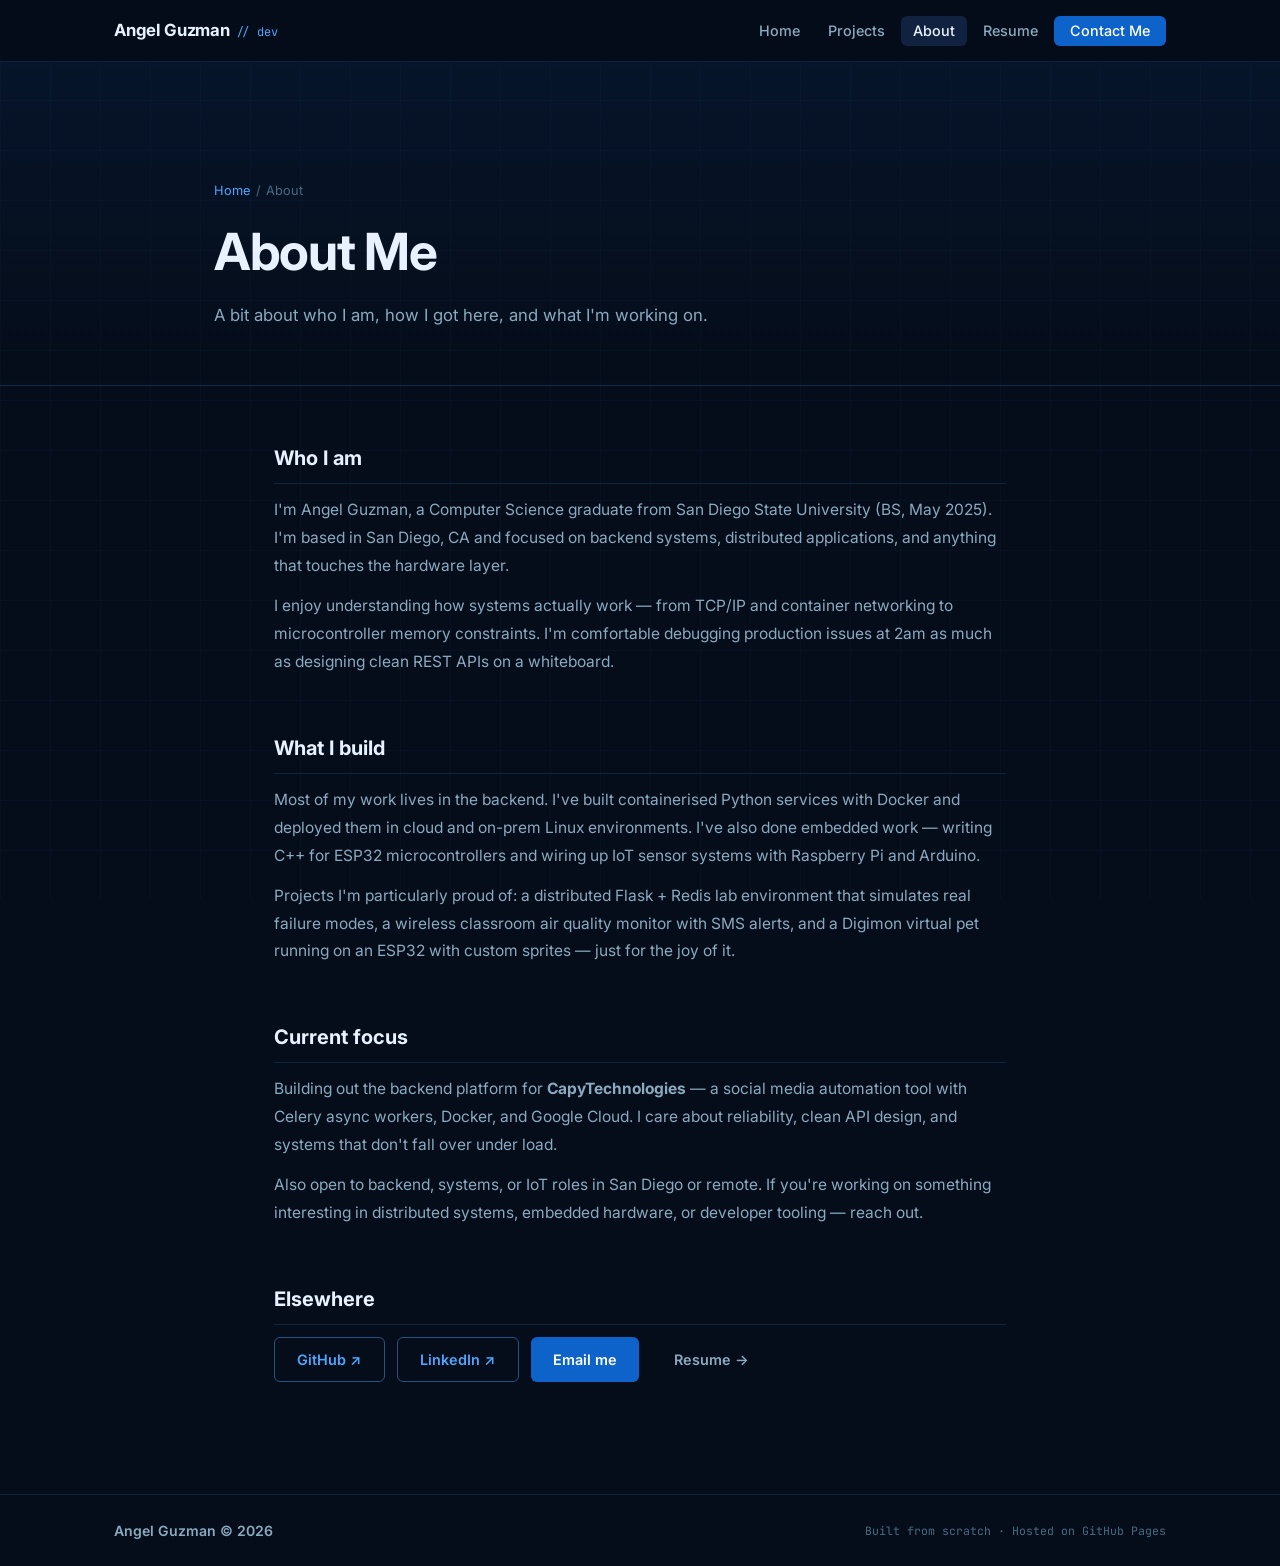
==== pages/about.html @ 9afd9c80 "remade added projects" ====
<!DOCTYPE html>
<html lang="en">
<head>
  <meta charset="UTF-8">
  <meta name="viewport" content="width=device-width, initial-scale=1.0">
  <meta name="description" content="About Angel Guzman – CS graduate, backend & systems developer in San Diego, CA.">
  <title>About – Angel Guzman</title>
  <link rel="icon" type="image/svg+xml" href="../favicon.svg">
  <link rel="preconnect" href="https://fonts.googleapis.com">
  <link rel="preconnect" href="https://fonts.gstatic.com" crossorigin>
  <link href="https://fonts.googleapis.com/css2?family=Inter:wght@400;500;600;700&family=JetBrains+Mono:wght@400;600&display=swap" rel="stylesheet">
  <link rel="stylesheet" href="../css/style.css">
</head>
<body>

  <a href="#main-content" class="skip-link">Skip to main content</a>

  <header class="navbar" role="banner">
    <div class="nav-inner">
      <a href="../index.html" class="nav-brand" aria-label="Angel Guzman – home">
        <span class="brand-name">Angel Guzman</span>
        <span class="brand-tag">// dev</span>
      </a>
      <button class="nav-toggle" aria-controls="nav-menu" aria-expanded="false" aria-label="Toggle navigation">
        <span class="hamburger"></span>
      </button>
      <nav id="nav-menu" aria-label="Primary navigation">
        <ul class="nav-links">
          <li><a href="../index.html">Home</a></li>
          <li><a href="projects.html">Projects</a></li>
          <li><a href="about.html" class="active">About</a></li>
          <li><a href="resume.html">Resume</a></li>
          <li><a href="mailto:angel.gu.perez@gmail.com" class="nav-cta">Contact Me</a></li>
        </ul>
      </nav>
    </div>
  </header>

  <main id="main-content">
    <div class="page-header">
      <div class="container">
        <nav class="breadcrumb" aria-label="Breadcrumb">
          <a href="../index.html">Home</a>
          <span aria-hidden="true">/</span>
          <span>About</span>
        </nav>
        <h1>About Me</h1>
        <p>A bit about who I am, how I got here, and what I'm working on.</p>
      </div>
    </div>

    <section class="about-page" aria-label="About Angel Guzman">
      <div class="container">

        <div class="about-section">
          <h2>Who I am</h2>
          <p>
            I'm Angel Guzman, a Computer Science graduate from San Diego State University (BS, May 2025).
            I'm based in San Diego, CA and focused on backend systems, distributed applications,
            and anything that touches the hardware layer.
          </p>
          <p>
            I enjoy understanding how systems actually work — from TCP/IP and container networking
            to microcontroller memory constraints. I'm comfortable debugging production issues at 2am
            as much as designing clean REST APIs on a whiteboard.
          </p>
        </div>

        <div class="about-section">
          <h2>What I build</h2>
          <p>
            Most of my work lives in the backend. I've built containerised Python services with Docker
            and deployed them in cloud and on-prem Linux environments. I've also done embedded work —
            writing C++ for ESP32 microcontrollers and wiring up IoT sensor systems with Raspberry Pi and Arduino.
          </p>
          <p>
            Projects I'm particularly proud of: a distributed Flask + Redis lab environment that simulates
            real failure modes, a wireless classroom air quality monitor with SMS alerts, and a Digimon
            virtual pet running on an ESP32 with custom sprites — just for the joy of it.
          </p>
        </div>

        <div class="about-section">
          <h2>Current focus</h2>
          <p>
            Building out the backend platform for <strong>CapyTechnologies</strong> — a social media
            automation tool with Celery async workers, Docker, and Google Cloud. I care about reliability,
            clean API design, and systems that don't fall over under load.
          </p>
          <p>
            Also open to backend, systems, or IoT roles in San Diego or remote. If you're working on
            something interesting in distributed systems, embedded hardware, or developer tooling — reach out.
          </p>
        </div>

        <div class="about-section">
          <h2>Elsewhere</h2>
          <div class="cta-actions" style="justify-content:flex-start;flex-wrap:wrap;">
            <a href="https://github.com/Angel-P-Guzman" class="btn btn-outline" target="_blank" rel="noopener noreferrer">GitHub ↗</a>
            <a href="https://www.linkedin.com/in/angel-guzman-81b533236" class="btn btn-outline" target="_blank" rel="noopener noreferrer">LinkedIn ↗</a>
            <a href="mailto:angel.gu.perez@gmail.com" class="btn btn-primary">Email me</a>
            <a href="resume.html" class="btn btn-ghost">Resume →</a>
          </div>
        </div>

      </div>
    </section>
  </main>

  <footer class="site-footer" role="contentinfo">
    <div class="container footer-inner">
      <span class="footer-name">Angel Guzman &copy; 2026</span>
      <span class="footer-built">Built from scratch · Hosted on GitHub Pages</span>
    </div>
  </footer>

  <script src="../js/main.js"></script>
</body>
</html>
---- css/style.css ----
/* ─────────────────────────────────────────────────────────────
   Angel Guzman Portfolio – style.css
   Blue-first palette, clean type, accessible, responsive
   ───────────────────────────────────────────────────────────── */

/* ── DESIGN TOKENS ──────────────────────────────────────────── */
:root {
  /* Blues */
  --blue-100: #e0eeff;
  --blue-200: #b8d8ff;
  --blue-400: #4da6ff;
  --blue-500: #1a7fe8;
  --blue-600: #0d63c9;
  --blue-700: #0b4fa0;
  --blue-900: #050e1f;

  /* Neutrals */
  --bg:         #060d1a;
  --bg-card:    #0c1930;
  --bg-card-h:  #112240;
  --border:     rgba(77, 166, 255, 0.15);
  --border-h:   rgba(77, 166, 255, 0.45);
  --text-1:     #e8f1ff;
  --text-2:     #8baabf;
  --text-3:     #4a6b82;

  /* Accents – card left-border colours */
  --accent-1: #4da6ff;
  --accent-2: #38d9a9;
  --accent-3: #f093fb;
  --accent-4: #f7b731;

  /* Type */
  --font-sans: 'Inter', system-ui, sans-serif;
  --font-mono: 'JetBrains Mono', 'Fira Code', monospace;

  /* Spacing */
  --space-xs:  0.5rem;
  --space-sm:  0.75rem;
  --space-md:  1.25rem;
  --space-lg:  2rem;
  --space-xl:  3.5rem;
  --space-2xl: 6rem;

  /* Radius */
  --radius-sm: 6px;
  --radius-md: 12px;
  --radius-lg: 20px;

  /* Motion */
  --ease-out: cubic-bezier(0.16, 1, 0.3, 1);
  --dur-fast: 180ms;
  --dur-med:  320ms;
}

/* ── RESET ──────────────────────────────────────────────────── */
*, *::before, *::after { box-sizing: border-box; margin: 0; padding: 0; }
html {
  scroll-behavior: smooth;
  font-size: 16px;
  background: var(--bg);          /* fills overscroll area on Mac */
  overscroll-behavior-y: none;    /* prevents bounce that reveals fixed grid */
}
body {
  font-family: var(--font-sans);
  background: var(--bg);
  color: var(--text-1);
  line-height: 1.65;
  min-height: 100vh;
  -webkit-font-smoothing: antialiased;
  overscroll-behavior-y: none;
}
img, svg { display: block; max-width: 100%; }
a { color: inherit; text-decoration: none; }
ul { list-style: none; }
button { cursor: pointer; border: none; background: none; font: inherit; }

/* ── ACCESSIBILITY ──────────────────────────────────────────── */
.skip-link {
  position: absolute;
  top: -100%;
  left: 1rem;
  background: var(--blue-500);
  color: #fff;
  padding: 0.5rem 1rem;
  border-radius: var(--radius-sm);
  font-weight: 600;
  z-index: 9999;
  transition: top var(--dur-fast);
}
.skip-link:focus { top: 1rem; }
:focus-visible {
  outline: 2px solid var(--blue-400);
  outline-offset: 3px;
  border-radius: 3px;
}

/* ── LAYOUT HELPERS ─────────────────────────────────────────── */
.container {
  width: 100%;
  max-width: 1100px;
  margin-inline: auto;
  padding-inline: 1.5rem;
}
.section {
  padding-block: var(--space-2xl);
}

/* ── NAVBAR ─────────────────────────────────────────────────── */
.navbar {
  position: fixed;
  inset-inline: 0;
  top: 0;
  z-index: 100;
  background: rgba(6, 13, 26, 0.88);
  backdrop-filter: blur(12px);
  -webkit-backdrop-filter: blur(12px);
  border-bottom: 1px solid var(--border);
  height: 62px;
}
.nav-inner {
  max-width: 1100px;
  margin-inline: auto;
  padding-inline: 1.5rem;
  height: 100%;
  display: flex;
  align-items: center;
  justify-content: space-between;
  gap: 1rem;
}
.nav-brand {
  display: flex;
  align-items: baseline;
  gap: 0.35rem;
  text-decoration: none;
  flex-shrink: 0;
}
.brand-name {
  font-weight: 700;
  font-size: 1.05rem;
  color: var(--text-1);
  letter-spacing: -0.01em;
}
.brand-tag {
  font-family: var(--font-mono);
  font-size: 0.75rem;
  color: var(--blue-400);
}
.nav-links {
  display: flex;
  align-items: center;
  gap: 0.25rem;
}
.nav-links a {
  padding: 0.4rem 0.75rem;
  border-radius: var(--radius-sm);
  font-size: 0.9rem;
  font-weight: 500;
  color: var(--text-2);
  transition: color var(--dur-fast), background var(--dur-fast);
}
.nav-links a:hover,
.nav-links a.active {
  color: var(--text-1);
  background: var(--bg-card-h);
}
.nav-cta {
  background: var(--blue-600) !important;
  color: #fff !important;
  padding: 0.4rem 1rem !important;
  border-radius: var(--radius-sm) !important;
}
.nav-cta:hover { background: var(--blue-500) !important; }

/* Hamburger */
.nav-toggle {
  display: none;
  width: 38px;
  height: 38px;
  align-items: center;
  justify-content: center;
  border-radius: var(--radius-sm);
  color: var(--text-1);
}
.hamburger,
.hamburger::before,
.hamburger::after {
  display: block;
  width: 22px;
  height: 2px;
  background: var(--text-1);
  transition: transform var(--dur-med) var(--ease-out);
}
.hamburger { position: relative; }
.hamburger::before,
.hamburger::after {
  content: '';
  position: absolute;
  left: 0;
}
.hamburger::before { top: -7px; }
.hamburger::after  { top:  7px; }

/* open state */
.nav-toggle[aria-expanded="true"] .hamburger { background: transparent; }
.nav-toggle[aria-expanded="true"] .hamburger::before { transform: rotate(45deg) translate(5px, 5px); }
.nav-toggle[aria-expanded="true"] .hamburger::after  { transform: rotate(-45deg) translate(5px, -5px); }

/* ── HERO ────────────────────────────────────────────────────── */
.hero {
  position: relative;
  min-height: 100svh;
  display: flex;
  align-items: center;
  overflow: hidden;
  padding-top: 62px; /* navbar height */
}
#physics-canvas {
  position: absolute;
  inset: 0;
  /* inset:0 already sizes the canvas to the hero — no explicit w/h needed */
  pointer-events: none;
  display: block;
}
.hero-content {
  position: relative;
  z-index: 2;
  max-width: 720px;
  margin-inline: auto;
  padding: var(--space-2xl) 1.5rem;
  text-align: center;
}
.hero-eyebrow {
  font-family: var(--font-mono);
  font-size: 0.85rem;
  color: var(--blue-400);
  letter-spacing: 0.12em;
  text-transform: uppercase;
  margin-bottom: 0.5rem;
}
.hero-name {
  font-size: clamp(2.6rem, 6vw, 4.5rem);
  font-weight: 700;
  letter-spacing: -0.03em;
  line-height: 1.05;
  background: linear-gradient(135deg, #e8f1ff 30%, var(--blue-400));
  -webkit-background-clip: text;
  -webkit-text-fill-color: transparent;
  background-clip: text;
  margin-bottom: 0.6rem;
}
.hero-tagline {
  font-size: clamp(1rem, 2.5vw, 1.3rem);
  color: var(--blue-400);
  font-weight: 500;
  margin-bottom: 1rem;
}
.hero-bio {
  font-size: 1.05rem;
  color: var(--text-2);
  max-width: 560px;
  margin-inline: auto;
  margin-bottom: 2rem;
}
.hero-actions {
  display: flex;
  flex-wrap: wrap;
  justify-content: center;
  gap: 0.75rem;
  margin-bottom: 2rem;
}
.hero-badges {
  display: flex;
  flex-wrap: wrap;
  justify-content: center;
  gap: 0.5rem;
}
.badge {
  font-family: var(--font-mono);
  font-size: 0.72rem;
  background: rgba(77, 166, 255, 0.1);
  color: var(--blue-400);
  border: 1px solid rgba(77, 166, 255, 0.2);
  padding: 0.2rem 0.6rem;
  border-radius: 100px;
  letter-spacing: 0.03em;
}

/* Scroll hint */
.hero-scroll-hint {
  position: absolute;
  bottom: 2rem;
  left: 50%;
  transform: translateX(-50%);
  display: flex;
  flex-direction: column;
  align-items: center;
  gap: 0.4rem;
  z-index: 2;
}
.hero-scroll-hint span {
  font-family: var(--font-mono);
  font-size: 0.65rem;
  color: var(--text-3);
  letter-spacing: 0.15em;
  text-transform: uppercase;
}
.scroll-line {
  width: 1px;
  height: 40px;
  background: linear-gradient(to bottom, var(--blue-400), transparent);
  animation: scrollBob 1.8s ease-in-out infinite;
}
@keyframes scrollBob {
  0%, 100% { transform: scaleY(1); opacity: 0.6; }
  50% { transform: scaleY(1.3); opacity: 1; }
}

/* ── BUTTONS ─────────────────────────────────────────────────── */
.btn {
  display: inline-flex;
  align-items: center;
  gap: 0.4rem;
  font-weight: 600;
  font-size: 0.9rem;
  padding: 0.6rem 1.4rem;
  border-radius: var(--radius-sm);
  transition: background var(--dur-fast), border-color var(--dur-fast), color var(--dur-fast), transform var(--dur-fast), box-shadow var(--dur-fast);
  white-space: nowrap;
}
.btn:active { transform: translateY(1px); }
.btn-primary {
  background: var(--blue-600);
  color: #fff;
}
.btn-primary:hover { background: var(--blue-500); box-shadow: 0 0 20px rgba(26, 127, 232, 0.4); }
.btn-outline {
  border: 1.5px solid var(--border-h);
  color: var(--blue-400);
  background: transparent;
}
.btn-outline:hover { border-color: var(--blue-400); background: rgba(77,166,255,0.07); }
.btn-ghost {
  color: var(--text-2);
  background: transparent;
}
.btn-ghost:hover { color: var(--text-1); background: var(--bg-card); }

/* ── SECTION HEADER ─────────────────────────────────────────── */
.section-header { margin-bottom: var(--space-xl); }
.section-eyebrow {
  font-family: var(--font-mono);
  font-size: 0.78rem;
  color: var(--blue-400);
  letter-spacing: 0.14em;
  text-transform: uppercase;
  margin-bottom: 0.4rem;
}
.section-header h2 {
  font-size: clamp(1.6rem, 4vw, 2.4rem);
  font-weight: 700;
  letter-spacing: -0.02em;
  color: var(--text-1);
}
.section-footer { margin-top: var(--space-xl); text-align: center; }

/* ── PROJECT CARDS ──────────────────────────────────────────── */
.cards-grid {
  display: grid;
  grid-template-columns: repeat(auto-fill, minmax(280px, 1fr));
  gap: 1.25rem;
}
.project-card {
  position: relative;
  background: var(--bg-card);
  border: 1px solid var(--border);
  border-radius: var(--radius-md);
  padding: 1.5rem;
  cursor: pointer;
  transition: background var(--dur-med), border-color var(--dur-med), transform var(--dur-med) var(--ease-out), box-shadow var(--dur-med);
  border-left: 3px solid var(--accent-1);
  display: flex;
  flex-direction: column;
  gap: 0.6rem;
  text-decoration: none;
  color: inherit;
  overflow: hidden;
}
.project-card::before {
  content: '';
  position: absolute;
  inset: 0;
  border-radius: inherit;
  opacity: 0;
  transition: opacity var(--dur-med);
}
.project-card:hover { background: var(--bg-card-h); border-color: var(--border-h); transform: translateY(-4px); box-shadow: 0 12px 32px rgba(0,0,0,0.4); }
.card-accent-1 { border-left-color: var(--accent-1); }
.card-accent-2 { border-left-color: var(--accent-2); }
.card-accent-3 { border-left-color: var(--accent-3); }
.card-accent-4 { border-left-color: var(--accent-4); }

.card-top {
  display: flex;
  justify-content: space-between;
  align-items: center;
  gap: 0.5rem;
  flex-wrap: wrap;
}
.card-tag {
  font-family: var(--font-mono);
  font-size: 0.7rem;
  color: var(--blue-400);
  letter-spacing: 0.06em;
  text-transform: uppercase;
}
.card-date { font-size: 0.75rem; color: var(--text-3); }
.card-title {
  font-size: 1.1rem;
  font-weight: 700;
  color: var(--text-1);
  line-height: 1.3;
}
.card-desc { font-size: 0.88rem; color: var(--text-2); line-height: 1.6; flex: 1; }
.card-stack {
  display: flex;
  flex-wrap: wrap;
  gap: 0.4rem;
  margin-top: auto;
}
.card-stack span {
  font-family: var(--font-mono);
  font-size: 0.68rem;
  padding: 0.15rem 0.5rem;
  border-radius: 100px;
  background: rgba(77,166,255,0.08);
  color: var(--blue-400);
  border: 1px solid rgba(77,166,255,0.15);
}
.card-arrow {
  position: absolute;
  bottom: 1.25rem;
  right: 1.25rem;
  font-size: 1.1rem;
  color: var(--text-3);
  transition: color var(--dur-fast), transform var(--dur-fast);
}
.project-card:hover .card-arrow { color: var(--blue-400); transform: translateX(4px); }

/* ── QUICK SKILLS ────────────────────────────────────────────── */
.quick-skills { background: rgba(12, 25, 48, 0.6); }
.skills-cols {
  display: grid;
  grid-template-columns: repeat(auto-fill, minmax(180px, 1fr));
  gap: 2rem;
}
.skill-col h3 {
  font-family: var(--font-mono);
  font-size: 0.78rem;
  color: var(--blue-400);
  letter-spacing: 0.1em;
  text-transform: uppercase;
  margin-bottom: 0.75rem;
}
.skill-col ul { display: flex; flex-direction: column; gap: 0.4rem; }
.skill-col li {
  font-size: 0.93rem;
  color: var(--text-2);
  padding-left: 0.75rem;
  position: relative;
}
.skill-col li::before {
  content: '▸';
  position: absolute;
  left: 0;
  color: var(--blue-500);
  font-size: 0.75rem;
}

/* ── CONTACT CTA ─────────────────────────────────────────────── */
.contact-cta {
  text-align: center;
  border-top: 1px solid var(--border);
}
.cta-inner h2 {
  font-size: clamp(1.8rem, 4vw, 2.8rem);
  font-weight: 700;
  letter-spacing: -0.02em;
  margin-bottom: 0.6rem;
}
.cta-inner p { color: var(--text-2); margin-bottom: 2rem; font-size: 1.05rem; }
.cta-actions {
  display: flex;
  flex-wrap: wrap;
  justify-content: center;
  gap: 0.75rem;
}

/* ── FOOTER ──────────────────────────────────────────────────── */
.site-footer {
  border-top: 1px solid var(--border);
  padding-block: 1.5rem;
}
.footer-inner {
  display: flex;
  flex-wrap: wrap;
  justify-content: space-between;
  align-items: center;
  gap: 0.5rem;
}
.footer-name { font-weight: 600; font-size: 0.88rem; color: var(--text-2); }
.footer-built { font-family: var(--font-mono); font-size: 0.72rem; color: var(--text-3); }

/* ── PAGE HEADER (inner pages) ──────────────────────────────── */
.page-header {
  padding-top: calc(62px + var(--space-xl));
  padding-bottom: var(--space-xl);
  background: linear-gradient(180deg, rgba(11,79,160,0.12) 0%, transparent 100%);
  border-bottom: 1px solid var(--border);
}
.page-header .container { max-width: 900px; }
.page-header h1 {
  font-size: clamp(2rem, 5vw, 3.2rem);
  font-weight: 700;
  letter-spacing: -0.025em;
  margin-bottom: 0.5rem;
}
.page-header p { color: var(--text-2); font-size: 1.05rem; }

/* ── PROJECTS PAGE ──────────────────────────────────────────── */
.projects-page { padding-block: var(--space-xl); }
.projects-page .container { max-width: 900px; }
.project-full-card {
  background: var(--bg-card);
  border: 1px solid var(--border);
  border-radius: var(--radius-md);
  padding: 2rem;
  margin-bottom: 1.5rem;
  border-left: 4px solid var(--accent-1);
  scroll-margin-top: 80px;
}
.project-full-card:nth-child(2) { border-left-color: var(--accent-2); }
.project-full-card:nth-child(3) { border-left-color: var(--accent-3); }
.project-full-card:nth-child(4) { border-left-color: var(--accent-4); }
.project-full-card:nth-child(5) { border-left-color: var(--blue-400); }

.pfcard-header {
  display: flex;
  justify-content: space-between;
  align-items: flex-start;
  flex-wrap: wrap;
  gap: 1rem;
  margin-bottom: 1rem;
}
.pfcard-meta { display: flex; flex-direction: column; gap: 0.25rem; }
.pfcard-tag {
  font-family: var(--font-mono);
  font-size: 0.72rem;
  color: var(--blue-400);
  letter-spacing: 0.08em;
  text-transform: uppercase;
}
.pfcard-title {
  font-size: 1.35rem;
  font-weight: 700;
  color: var(--text-1);
}
.pfcard-date { font-size: 0.8rem; color: var(--text-3); margin-top: 0.1rem; }
.pfcard-links { display: flex; gap: 0.5rem; flex-wrap: wrap; align-items: center; }
.pfcard-body p {
  color: var(--text-2);
  font-size: 0.95rem;
  margin-bottom: 1rem;
  line-height: 1.7;
}
.pfcard-bullets {
  margin-bottom: 1rem;
  display: flex;
  flex-direction: column;
  gap: 0.4rem;
}
.pfcard-bullets li {
  font-size: 0.9rem;
  color: var(--text-2);
  padding-left: 1.2rem;
  position: relative;
  line-height: 1.6;
}
.pfcard-bullets li::before {
  content: '▸';
  position: absolute;
  left: 0;
  color: var(--blue-500);
  font-size: 0.72rem;
  top: 0.25rem;
}
.pfcard-stack {
  display: flex;
  flex-wrap: wrap;
  gap: 0.4rem;
  margin-top: 0.5rem;
}
.pfcard-stack span {
  font-family: var(--font-mono);
  font-size: 0.7rem;
  padding: 0.2rem 0.6rem;
  border-radius: 100px;
  background: rgba(77,166,255,0.08);
  color: var(--blue-400);
  border: 1px solid rgba(77,166,255,0.15);
}

/* ── ABOUT PAGE ─────────────────────────────────────────────── */
.about-page { padding-block: var(--space-xl); }
.about-page .container { max-width: 780px; }
.about-section { margin-bottom: var(--space-xl); }
.about-section h2 {
  font-size: 1.25rem;
  font-weight: 700;
  color: var(--text-1);
  margin-bottom: 0.75rem;
  border-bottom: 1px solid var(--border);
  padding-bottom: 0.5rem;
}
.about-section p { color: var(--text-2); font-size: 0.97rem; line-height: 1.8; margin-bottom: 0.75rem; }

/* ── RESUME PAGE ──────────────────────────────────────────────── */
.resume-page { padding-block: var(--space-xl); }
.resume-page .container { max-width: 800px; }
.resume-block { margin-bottom: var(--space-xl); }
.resume-block h2 {
  font-family: var(--font-mono);
  font-size: 0.78rem;
  letter-spacing: 0.14em;
  text-transform: uppercase;
  color: var(--blue-400);
  border-bottom: 1px solid var(--border);
  padding-bottom: 0.5rem;
  margin-bottom: 1.25rem;
}
.resume-entry { margin-bottom: 1.5rem; padding-left: 1rem; border-left: 2px solid var(--border); }
.resume-entry-header {
  display: flex;
  justify-content: space-between;
  flex-wrap: wrap;
  gap: 0.25rem;
  margin-bottom: 0.3rem;
}
.resume-entry-title { font-weight: 700; color: var(--text-1); font-size: 1rem; }
.resume-entry-date { font-size: 0.8rem; color: var(--text-3); font-family: var(--font-mono); }
.resume-entry-sub { font-size: 0.88rem; color: var(--blue-400); margin-bottom: 0.5rem; }
.resume-entry ul { display: flex; flex-direction: column; gap: 0.35rem; }
.resume-entry li {
  font-size: 0.88rem;
  color: var(--text-2);
  padding-left: 1rem;
  position: relative;
  line-height: 1.6;
}
.resume-entry li::before {
  content: '▸';
  position: absolute;
  left: 0;
  color: var(--blue-500);
  font-size: 0.7rem;
  top: 0.22rem;
}
.skill-tags {
  display: flex;
  flex-wrap: wrap;
  gap: 0.4rem;
}
.skill-tag {
  font-family: var(--font-mono);
  font-size: 0.72rem;
  padding: 0.2rem 0.7rem;
  border-radius: 100px;
  border: 1px solid var(--border-h);
  color: var(--text-2);
}
.resume-download-bar {
  display: flex;
  align-items: center;
  justify-content: center;
  gap: 1rem;
  flex-wrap: wrap;
  margin-top: var(--space-lg);
  padding: 1.25rem;
  background: var(--bg-card);
  border: 1px solid var(--border);
  border-radius: var(--radius-md);
  text-align: center;
}
.resume-download-bar p { color: var(--text-2); font-size: 0.9rem; }

/* ── FILTER BAR ─────────────────────────────────────────────── */
.filter-bar {
  display: flex;
  flex-wrap: wrap;
  gap: 0.5rem;
  margin-bottom: var(--space-lg);
}
.filter-btn {
  font-family: var(--font-mono);
  font-size: 0.75rem;
  letter-spacing: 0.06em;
  padding: 0.35rem 0.9rem;
  border-radius: 100px;
  border: 1px solid var(--border);
  color: var(--text-2);
  background: transparent;
  cursor: pointer;
  transition: background var(--dur-fast), border-color var(--dur-fast), color var(--dur-fast);
}
.filter-btn:hover { border-color: var(--border-h); color: var(--text-1); }
.filter-btn.active {
  background: var(--blue-600);
  border-color: var(--blue-600);
  color: #fff;
}

/* ── PROJECT GRID (projects page) ───────────────────────────── */
.proj-grid {
  display: grid;
  grid-template-columns: repeat(auto-fill, minmax(300px, 1fr));
  gap: 1.25rem;
}
.proj-card {
  position: relative;
  background: var(--bg-card);
  border: 1px solid var(--border);
  border-radius: var(--radius-md);
  padding: 1.5rem;
  padding-bottom: 2.5rem; /* space for arrow */
  cursor: pointer;
  text-align: left;
  transition: background var(--dur-med), border-color var(--dur-med), transform var(--dur-med) var(--ease-out), box-shadow var(--dur-med);
  display: flex;
  flex-direction: column;
  gap: 0.55rem;
  border-left: 3px solid var(--accent-1);
  color: inherit;
}
.proj-card:hover {
  background: var(--bg-card-h);
  border-color: var(--border-h);
  transform: translateY(-5px);
  box-shadow: 0 14px 36px rgba(0,0,0,0.45);
}
.proj-card:focus-visible { outline: 2px solid var(--blue-400); outline-offset: 3px; }
.proj-card.card-accent-1 { border-left-color: var(--accent-1); }
.proj-card.card-accent-2 { border-left-color: var(--accent-2); }
.proj-card.card-accent-3 { border-left-color: var(--accent-3); }
.proj-card.card-accent-4 { border-left-color: var(--accent-4); }
.proj-card.hidden { display: none; }

.proj-card-top {
  display: flex;
  justify-content: space-between;
  align-items: center;
  gap: 0.5rem;
  flex-wrap: wrap;
}
.proj-card-title {
  font-size: 1.1rem;
  font-weight: 700;
  color: var(--text-1);
  line-height: 1.25;
  margin: 0;
}
.proj-card-desc {
  font-size: 0.87rem;
  color: var(--text-2);
  line-height: 1.65;
  flex: 1;
}

/* ── PROJECT MODAL (centered overlay) ───────────────────────── */
.proj-modal {
  position: fixed;
  inset: 0;
  z-index: 500;
  display: flex;
  align-items: center;
  justify-content: center;
  padding: 1.25rem;
}
.proj-modal[hidden] { display: none; }

.proj-modal-backdrop {
  position: absolute;
  inset: 0;
  background: rgba(0, 0, 0, 0.7);
  backdrop-filter: blur(6px);
  -webkit-backdrop-filter: blur(6px);
  cursor: pointer;
  animation: mdFadeIn var(--dur-med) var(--ease-out);
}
@keyframes mdFadeIn { from { opacity: 0; } to { opacity: 1; } }

.proj-modal-panel {
  position: relative;
  z-index: 1;
  background: var(--bg-card);
  border: 1px solid var(--border-h);
  border-radius: var(--radius-lg);
  width: min(620px, 100%);
  max-height: min(88vh, 88dvh);
  overflow-y: auto;
  padding: 2.5rem 2rem 2.5rem;
  animation: mdSlideIn var(--dur-med) var(--ease-out);
  scrollbar-width: thin;
  scrollbar-color: var(--border-h) transparent;
  box-shadow: 0 24px 60px rgba(0,0,0,0.6), 0 0 0 1px rgba(77,166,255,0.1);
}
@keyframes mdSlideIn {
  from { transform: scale(0.94) translateY(12px); opacity: 0; }
  to   { transform: scale(1)    translateY(0);    opacity: 1; }
}
.proj-modal-panel.closing {
  animation: mdSlideOut var(--dur-fast) ease-in forwards;
}
@keyframes mdSlideOut {
  to { transform: scale(0.94) translateY(12px); opacity: 0; }
}

.proj-modal-close {
  position: absolute;
  top: 1.25rem;
  right: 1.25rem;
  width: 36px;
  height: 36px;
  border-radius: var(--radius-sm);
  border: 1px solid var(--border);
  background: transparent;
  color: var(--text-2);
  display: flex;
  align-items: center;
  justify-content: center;
  cursor: pointer;
  transition: background var(--dur-fast), color var(--dur-fast), border-color var(--dur-fast);
  z-index: 2;
}
.proj-modal-close:hover { background: var(--bg-card-h); color: var(--text-1); border-color: var(--border-h); }

/* Modal body content */
.modal-tag {
  font-family: var(--font-mono);
  font-size: 0.72rem;
  color: var(--blue-400);
  letter-spacing: 0.1em;
  text-transform: uppercase;
  margin-bottom: 0.4rem;
}
.modal-title {
  font-size: 1.65rem;
  font-weight: 700;
  letter-spacing: -0.02em;
  color: var(--text-1);
  line-height: 1.2;
  margin-bottom: 0.3rem;
}
.modal-date {
  font-family: var(--font-mono);
  font-size: 0.78rem;
  color: var(--text-3);
  margin-bottom: 1.25rem;
}
.modal-divider {
  height: 1px;
  background: var(--border);
  margin-bottom: 1.25rem;
}
.modal-desc {
  font-size: 0.97rem;
  color: var(--text-2);
  line-height: 1.8;
  margin-bottom: 1.25rem;
}
.modal-bullets {
  display: flex;
  flex-direction: column;
  gap: 0.5rem;
  margin-bottom: 1.5rem;
}
.modal-bullets li {
  font-size: 0.9rem;
  color: var(--text-2);
  padding-left: 1.2rem;
  position: relative;
  line-height: 1.65;
}
.modal-bullets li::before {
  content: '▸';
  position: absolute;
  left: 0;
  color: var(--blue-500);
  font-size: 0.72rem;
  top: 0.24rem;
}
.modal-stack-label {
  font-family: var(--font-mono);
  font-size: 0.7rem;
  color: var(--text-3);
  letter-spacing: 0.1em;
  text-transform: uppercase;
  margin-bottom: 0.5rem;
}
.modal-stack {
  display: flex;
  flex-wrap: wrap;
  gap: 0.4rem;
  margin-bottom: 1.75rem;
}
.modal-stack span {
  font-family: var(--font-mono);
  font-size: 0.72rem;
  padding: 0.22rem 0.65rem;
  border-radius: 100px;
  background: rgba(77,166,255,0.08);
  color: var(--blue-400);
  border: 1px solid rgba(77,166,255,0.18);
}
.modal-links {
  display: flex;
  flex-wrap: wrap;
  gap: 0.65rem;
}

/* ── BREADCRUMB ────────────────────────────────────────────── */
.breadcrumb {
  font-size: 0.8rem;
  color: var(--text-3);
  margin-bottom: 0.5rem;
  display: flex;
  gap: 0.35rem;
  align-items: center;
}
.breadcrumb a { color: var(--blue-400); }
.breadcrumb a:hover { color: var(--text-1); }

/* ── RESPONSIVE ──────────────────────────────────────────────── */
@media (max-width: 768px) {
  .nav-toggle { display: flex; }

  .proj-modal { padding: 0.75rem; }
  .proj-modal-panel { padding: 1.75rem 1.25rem 2.5rem; }
  #nav-menu {
    position: absolute;
    top: 62px;
    left: 0;
    right: 0;
    background: rgba(6, 13, 26, 0.97);
    border-bottom: 1px solid var(--border);
    overflow: hidden;
    max-height: 0;
    transition: max-height var(--dur-med) var(--ease-out), padding var(--dur-med);
  }
  #nav-menu.open { max-height: 400px; padding-bottom: 1rem; }
  .nav-links {
    flex-direction: column;
    align-items: flex-start;
    padding: 0.75rem 1.5rem;
    gap: 0.1rem;
  }
  .nav-links a { width: 100%; padding: 0.6rem 0.75rem; }

  .hero-content { padding: var(--space-xl) 1.25rem; }
  .hero-name { font-size: clamp(2rem, 10vw, 3rem); }

  .pfcard-header { flex-direction: column; }
  .resume-entry-header { flex-direction: column; }

  .footer-inner { flex-direction: column; text-align: center; }
}

@media (max-width: 480px) {
  .cards-grid { grid-template-columns: 1fr; }
  .skills-cols { grid-template-columns: 1fr 1fr; }
}

/* ── SUBTLE BACKGROUND GRID ──────────────────────────────────── */
body::before {
  content: '';
  position: fixed;
  inset: 0;
  background-image:
    linear-gradient(rgba(77,166,255,0.03) 1px, transparent 1px),
    linear-gradient(90deg, rgba(77,166,255,0.03) 1px, transparent 1px);
  background-size: 50px 50px;
  pointer-events: none;
  z-index: 0;
}
.hero, .navbar, .section, .page-header,
.projects-page, .about-page, .resume-page,
.site-footer { position: relative; z-index: 1; }
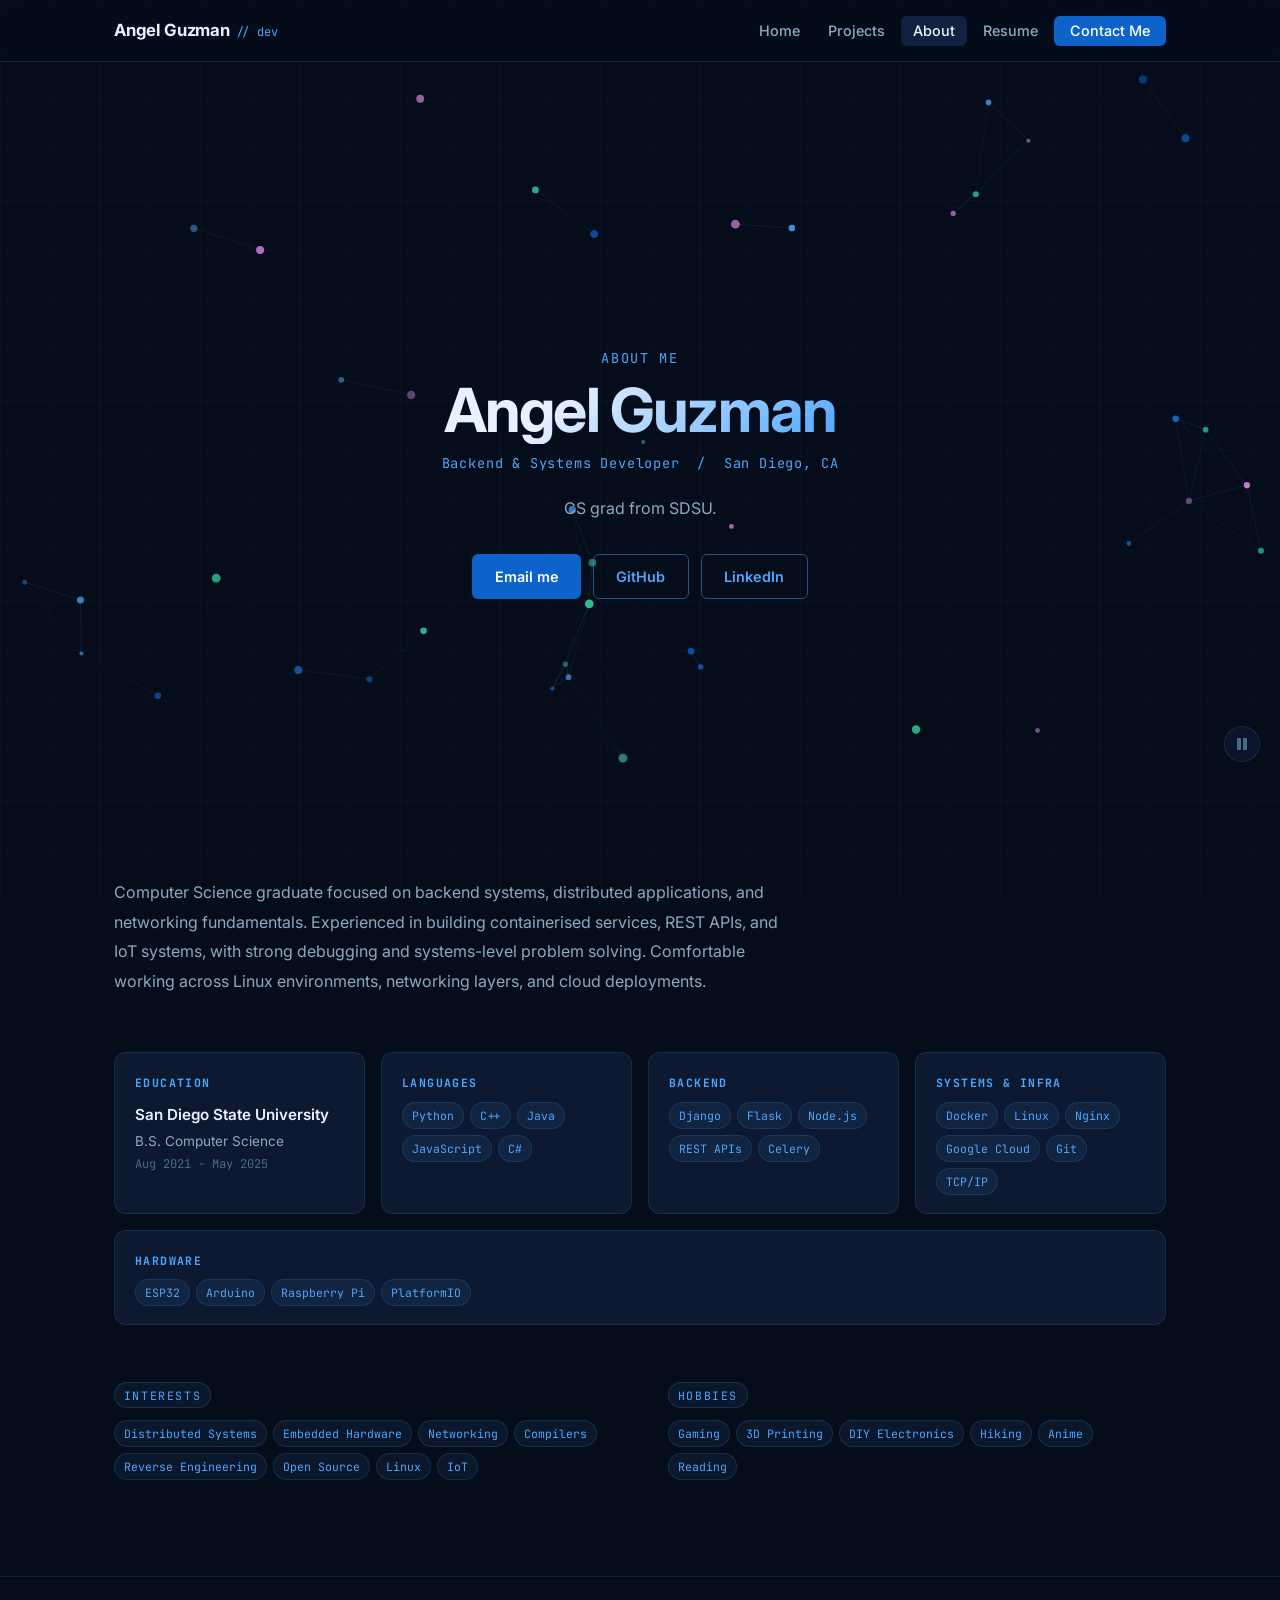
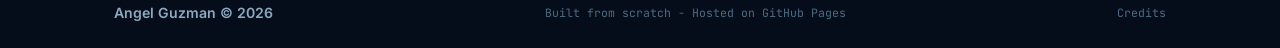
==== commit 70e8f60e: "Fixing aboiut page, home page effects, local download of matter.js credits page uhhhh" ====
--- a/pages/about.html
+++ b/pages/about.html
@@ -3,8 +3,8 @@
 <head>
   <meta charset="UTF-8">
   <meta name="viewport" content="width=device-width, initial-scale=1.0">
-  <meta name="description" content="About Angel Guzman – CS graduate, backend & systems developer in San Diego, CA.">
-  <title>About – Angel Guzman</title>
+  <meta name="description" content="About Angel Guzman - CS graduate, backend and systems developer in San Diego, CA.">
+  <title>About - Angel Guzman</title>
   <link rel="icon" type="image/svg+xml" href="../favicon.svg">
   <link rel="preconnect" href="https://fonts.googleapis.com">
   <link rel="preconnect" href="https://fonts.gstatic.com" crossorigin>
@@ -17,7 +17,7 @@
 
   <header class="navbar" role="banner">
     <div class="nav-inner">
-      <a href="../index.html" class="nav-brand" aria-label="Angel Guzman – home">
+      <a href="../index.html" class="nav-brand" aria-label="Angel Guzman - home">
         <span class="brand-name">Angel Guzman</span>
         <span class="brand-tag">// dev</span>
       </a>
@@ -37,83 +37,122 @@
   </header>
 
   <main id="main-content">
-    <div class="page-header">
-      <div class="container">
-        <nav class="breadcrumb" aria-label="Breadcrumb">
-          <a href="../index.html">Home</a>
-          <span aria-hidden="true">/</span>
-          <span>About</span>
-        </nav>
-        <h1>About Me</h1>
-        <p>A bit about who I am, how I got here, and what I'm working on.</p>
+
+    <!-- ABOUT HERO -->
+    <section class="about-intro" aria-label="About">
+      <canvas id="about-canvas" aria-hidden="true"></canvas>
+      <div class="about-intro-content">
+        <p class="intro-eyebrow">About me</p>
+        <h1 class="about-intro-name">Angel Guzman</h1>
+        <p class="about-intro-sub">Backend &amp; Systems Developer &nbsp;/&nbsp; San Diego, CA</p>
+        <p class="about-intro-bio">
+          CS grad from SDSU. 
+        </p>
+        <div class="about-intro-links">
+          <a href="mailto:angel.gu.perez@gmail.com" class="btn btn-primary">Email me</a>
+          <a href="https://github.com/Angel-P-Guzman" class="btn btn-outline" target="_blank" rel="noopener noreferrer">GitHub</a>
+          <a href="https://www.linkedin.com/in/angel-guzman-81b533236" class="btn btn-outline" target="_blank" rel="noopener noreferrer">LinkedIn</a>
+        </div>
       </div>
-    </div>
+      <button class="about-physics-toggle" id="physics-toggle" aria-label="Toggle background animation" title="Toggle animation">
+        <svg width="16" height="16" viewBox="0 0 16 16" fill="none" aria-hidden="true" id="toggle-icon-pause">
+          <rect x="3" y="2" width="4" height="12" rx="1" fill="currentColor"/>
+          <rect x="9" y="2" width="4" height="12" rx="1" fill="currentColor"/>
+        </svg>
+        <svg width="16" height="16" viewBox="0 0 16 16" fill="none" aria-hidden="true" id="toggle-icon-play" style="display:none">
+          <path d="M4 2l10 6-10 6V2z" fill="currentColor"/>
+        </svg>
+      </button>
+    </section>
 
-    <section class="about-page" aria-label="About Angel Guzman">
+    <!-- ABOUT CONTENT -->
+    <section class="about-content" aria-label="About details">
       <div class="container">
 
-        <div class="about-section">
-          <h2>Who I am</h2>
+        <!-- Summary -->
+        <div class="about-summary">
           <p>
-            I'm Angel Guzman, a Computer Science graduate from San Diego State University (BS, May 2025).
-            I'm based in San Diego, CA and focused on backend systems, distributed applications,
-            and anything that touches the hardware layer.
-          </p>
-          <p>
-            I enjoy understanding how systems actually work — from TCP/IP and container networking
-            to microcontroller memory constraints. I'm comfortable debugging production issues at 2am
-            as much as designing clean REST APIs on a whiteboard.
+            Computer Science graduate focused on backend systems, distributed applications, and networking fundamentals.
+            Experienced in building containerised services, REST APIs, and IoT systems, with strong debugging and
+            systems-level problem solving. Comfortable working across Linux environments, networking layers,
+            and cloud deployments.
           </p>
         </div>
 
-        <div class="about-section">
-          <h2>What I build</h2>
-          <p>
-            Most of my work lives in the backend. I've built containerised Python services with Docker
-            and deployed them in cloud and on-prem Linux environments. I've also done embedded work —
-            writing C++ for ESP32 microcontrollers and wiring up IoT sensor systems with Raspberry Pi and Arduino.
-          </p>
-          <p>
-            Projects I'm particularly proud of: a distributed Flask + Redis lab environment that simulates
-            real failure modes, a wireless classroom air quality monitor with SMS alerts, and a Digimon
-            virtual pet running on an ESP32 with custom sprites — just for the joy of it.
-          </p>
+        <!-- Cards row -->
+        <div class="about-cards-row">
+
+          <div class="about-card">
+            <h3>Education</h3>
+            <p class="about-card-title">San Diego State University</p>
+            <p class="about-card-sub">B.S. Computer Science</p>
+            <p class="about-card-date">Aug 2021 - May 2025</p>
+          </div>
+
+          <div class="about-card">
+            <h3>Languages</h3>
+            <div class="about-tag-list">
+              <span>Python</span><span>C++</span><span>Java</span><span>JavaScript</span><span>C#</span>
+            </div>
+          </div>
+
+          <div class="about-card">
+            <h3>Backend</h3>
+            <div class="about-tag-list">
+              <span>Django</span><span>Flask</span><span>Node.js</span><span>REST APIs</span><span>Celery</span>
+            </div>
+          </div>
+
+          <div class="about-card">
+            <h3>Systems &amp; Infra</h3>
+            <div class="about-tag-list">
+              <span>Docker</span><span>Linux</span><span>Nginx</span><span>Google Cloud</span><span>Git</span><span>TCP/IP</span>
+            </div>
+          </div>
+
+          <div class="about-card">
+            <h3>Hardware</h3>
+            <div class="about-tag-list">
+              <span>ESP32</span><span>Arduino</span><span>Raspberry Pi</span><span>PlatformIO</span>
+            </div>
+          </div>
+
         </div>
 
-        <div class="about-section">
-          <h2>Current focus</h2>
-          <p>
-            Building out the backend platform for <strong>CapyTechnologies</strong> — a social media
-            automation tool with Celery async workers, Docker, and Google Cloud. I care about reliability,
-            clean API design, and systems that don't fall over under load.
-          </p>
-          <p>
-            Also open to backend, systems, or IoT roles in San Diego or remote. If you're working on
-            something interesting in distributed systems, embedded hardware, or developer tooling — reach out.
-          </p>
-        </div>
-
-        <div class="about-section">
-          <h2>Elsewhere</h2>
-          <div class="cta-actions" style="justify-content:flex-start;flex-wrap:wrap;">
-            <a href="https://github.com/Angel-P-Guzman" class="btn btn-outline" target="_blank" rel="noopener noreferrer">GitHub ↗</a>
-            <a href="https://www.linkedin.com/in/angel-guzman-81b533236" class="btn btn-outline" target="_blank" rel="noopener noreferrer">LinkedIn ↗</a>
-            <a href="mailto:angel.gu.perez@gmail.com" class="btn btn-primary">Email me</a>
-            <a href="resume.html" class="btn btn-ghost">Resume →</a>
+        <!-- Interests & Hobbies -->
+        <div class="about-extras">
+          <div class="about-extra-block">
+            <span class="about-block-label">Interests</span>
+            <div class="about-tag-list">
+              <span>Distributed Systems</span><span>Embedded Hardware</span><span>Networking</span>
+              <span>Compilers</span><span>Reverse Engineering</span><span>Open Source</span>
+              <span>Linux</span><span>IoT</span>
+            </div>
+          </div>
+          <div class="about-extra-block">
+            <span class="about-block-label">Hobbies</span>
+            <div class="about-tag-list">
+              <span>Gaming</span><span>3D Printing</span><span>DIY Electronics</span>
+              <span>Hiking</span><span>Anime</span><span>Reading</span>
+            </div>
           </div>
         </div>
 
       </div>
     </section>
+
   </main>
 
   <footer class="site-footer" role="contentinfo">
     <div class="container footer-inner">
       <span class="footer-name">Angel Guzman &copy; 2026</span>
-      <span class="footer-built">Built from scratch · Hosted on GitHub Pages</span>
+      <span class="footer-built">Built from scratch - Hosted on GitHub Pages</span>
+      <a href="credits.html" class="footer-credits">Credits</a>
     </div>
   </footer>
 
+  <script src="../css/matter/matter.min.js"></script>
   <script src="../js/main.js"></script>
+  <script src="../js/about.js"></script>
 </body>
 </html>
--- a/css/style.css
+++ b/css/style.css
@@ -206,23 +206,32 @@
 .nav-toggle[aria-expanded="true"] .hamburger::before { transform: rotate(45deg) translate(5px, 5px); }
 .nav-toggle[aria-expanded="true"] .hamburger::after  { transform: rotate(-45deg) translate(5px, -5px); }
 
-/* ── HERO ────────────────────────────────────────────────────── */
-.hero {
+/* ── INTRO ───────────────────────────────────────────────────── */
+.intro {
   position: relative;
   min-height: 100svh;
   display: flex;
   align-items: center;
   overflow: hidden;
-  padding-top: 62px; /* navbar height */
+  padding-top: 62px;
 }
 #physics-canvas {
   position: absolute;
   inset: 0;
-  /* inset:0 already sizes the canvas to the hero — no explicit w/h needed */
   pointer-events: none;
   display: block;
-}
-.hero-content {
+  z-index: 1;
+}
+canvas.net-canvas {
+  position: absolute;
+  inset: 0;
+  width: 100%;
+  height: 100%;
+  display: block;
+  pointer-events: none;
+  z-index: 0;
+}
+.intro-content {
   position: relative;
   z-index: 2;
   max-width: 720px;
@@ -230,7 +239,7 @@
   padding: var(--space-2xl) 1.5rem;
   text-align: center;
 }
-.hero-eyebrow {
+.intro-eyebrow {
   font-family: var(--font-mono);
   font-size: 0.85rem;
   color: var(--blue-400);
@@ -238,7 +247,7 @@
   text-transform: uppercase;
   margin-bottom: 0.5rem;
 }
-.hero-name {
+.intro-name {
   font-size: clamp(2.6rem, 6vw, 4.5rem);
   font-weight: 700;
   letter-spacing: -0.03em;
@@ -249,27 +258,27 @@
   background-clip: text;
   margin-bottom: 0.6rem;
 }
-.hero-tagline {
+.intro-tagline {
   font-size: clamp(1rem, 2.5vw, 1.3rem);
   color: var(--blue-400);
   font-weight: 500;
   margin-bottom: 1rem;
 }
-.hero-bio {
+.intro-bio {
   font-size: 1.05rem;
   color: var(--text-2);
   max-width: 560px;
   margin-inline: auto;
   margin-bottom: 2rem;
 }
-.hero-actions {
+.intro-actions {
   display: flex;
   flex-wrap: wrap;
   justify-content: center;
   gap: 0.75rem;
   margin-bottom: 2rem;
 }
-.hero-badges {
+.intro-badges {
   display: flex;
   flex-wrap: wrap;
   justify-content: center;
@@ -287,7 +296,7 @@
 }
 
 /* Scroll hint */
-.hero-scroll-hint {
+.intro-scroll {
   position: absolute;
   bottom: 2rem;
   left: 50%;
@@ -298,7 +307,7 @@
   gap: 0.4rem;
   z-index: 2;
 }
-.hero-scroll-hint span {
+.intro-scroll span {
   font-family: var(--font-mono);
   font-size: 0.65rem;
   color: var(--text-3);
@@ -510,15 +519,25 @@
 }
 .footer-name { font-weight: 600; font-size: 0.88rem; color: var(--text-2); }
 .footer-built { font-family: var(--font-mono); font-size: 0.72rem; color: var(--text-3); }
+.footer-credits {
+  font-family: var(--font-mono);
+  font-size: 0.72rem;
+  color: var(--text-3);
+  transition: color var(--dur-fast);
+}
+.footer-credits:hover { color: var(--blue-400); }
 
 /* ── PAGE HEADER (inner pages) ──────────────────────────────── */
 .page-header {
+  position: relative;
+  overflow: hidden;
   padding-top: calc(62px + var(--space-xl));
   padding-bottom: var(--space-xl);
   background: linear-gradient(180deg, rgba(11,79,160,0.12) 0%, transparent 100%);
   border-bottom: 1px solid var(--border);
 }
-.page-header .container { max-width: 900px; }
+.page-header .container { max-width: 900px; position: relative; z-index: 1; }
+.page-header canvas.net-canvas { pointer-events: none; }
 .page-header h1 {
   font-size: clamp(2rem, 5vw, 3.2rem);
   font-weight: 700;
@@ -611,18 +630,211 @@
 }
 
 /* ── ABOUT PAGE ─────────────────────────────────────────────── */
-.about-page { padding-block: var(--space-xl); }
-.about-page .container { max-width: 780px; }
-.about-section { margin-bottom: var(--space-xl); }
-.about-section h2 {
-  font-size: 1.25rem;
+
+/* Intro section */
+.about-intro {
+  position: relative;
+  min-height: 80vh;
+  min-height: 80svh;
+  display: flex;
+  align-items: center;
+  justify-content: center;
+  overflow: hidden;
+  padding-top: 62px;
+  text-align: center;
+}
+#about-canvas {
+  position: absolute;
+  inset: 0;
+  width: 100%;
+  height: 100%;
+  display: block;
+  pointer-events: auto; /* lets mouse events reach canvas for repel */
+}
+.about-intro-content {
+  position: relative;
+  z-index: 2;
+  max-width: 640px;
+  padding: var(--space-2xl) 1.5rem var(--space-xl);
+}
+.about-intro-name {
+  font-size: clamp(2.2rem, 5.5vw, 3.8rem);
+  font-weight: 700;
+  letter-spacing: -0.03em;
+  line-height: 1.1;
+  background: linear-gradient(135deg, #e8f1ff 30%, var(--blue-400));
+  -webkit-background-clip: text;
+  -webkit-text-fill-color: transparent;
+  background-clip: text;
+  margin-bottom: 0.5rem;
+}
+.about-intro-sub {
+  font-family: var(--font-mono);
+  font-size: 0.85rem;
+  color: var(--blue-400);
+  letter-spacing: 0.06em;
+  margin-bottom: 1.25rem;
+}
+.about-intro-bio {
+  font-size: 1rem;
+  color: var(--text-2);
+  line-height: 1.75;
+  max-width: 480px;
+  margin-inline: auto;
+  margin-bottom: 2rem;
+}
+.about-intro-links {
+  display: flex;
+  flex-wrap: wrap;
+  justify-content: center;
+  gap: 0.75rem;
+}
+
+/* Physics toggle button */
+.about-physics-toggle {
+  position: absolute;
+  bottom: 1.25rem;
+  right: 1.25rem;
+  z-index: 3;
+  display: flex;
+  align-items: center;
+  justify-content: center;
+  width: 36px;
+  height: 36px;
+  border-radius: 50%;
+  background: rgba(13, 25, 50, 0.7);
+  border: 1px solid var(--border);
+  color: var(--text-3);
+  transition: color var(--dur-fast), border-color var(--dur-fast), background var(--dur-fast);
+  backdrop-filter: blur(6px);
+  -webkit-backdrop-filter: blur(6px);
+}
+.about-physics-toggle:hover {
+  color: var(--blue-400);
+  border-color: var(--border-h);
+  background: rgba(13, 25, 50, 0.9);
+}
+
+/* Content grid */
+.about-content { padding-block: var(--space-2xl); }
+
+/* Summary paragraph */
+.about-summary {
+  max-width: 680px;
+  margin-bottom: var(--space-xl);
+}
+.about-summary p {
+  font-size: 1rem;
+  color: var(--text-2);
+  line-height: 1.85;
+}
+
+.about-cards-row {
+  display: flex;
+  flex-wrap: wrap;
+  gap: 1rem;
+}
+.about-cards-row .about-card {
+  flex: 1 1 220px;
+  margin-bottom: 0;
+}
+
+/* Interests & Hobbies */
+.about-extras {
+  display: flex;
+  flex-wrap: wrap;
+  gap: var(--space-xl);
+  margin-top: var(--space-xl);
+}
+.about-extra-block {
+  flex: 1 1 280px;
+}
+.about-extra-block .about-block-label {
+  display: inline-block;
+  margin-bottom: 0.75rem;
+}
+
+/* Main column */
+.about-block { margin-bottom: var(--space-xl); }
+.about-block:last-child { margin-bottom: 0; }
+.about-block-label {
+  display: inline-block;
+  font-family: var(--font-mono);
+  font-size: 0.72rem;
+  color: var(--blue-400);
+  letter-spacing: 0.14em;
+  text-transform: uppercase;
+  background: rgba(77,166,255,0.08);
+  border: 1px solid rgba(77,166,255,0.18);
+  padding: 0.15rem 0.55rem;
+  border-radius: 100px;
+  margin-bottom: 0.75rem;
+}
+.about-block h2 {
+  font-size: 1.35rem;
   font-weight: 700;
   color: var(--text-1);
-  margin-bottom: 0.75rem;
-  border-bottom: 1px solid var(--border);
-  padding-bottom: 0.5rem;
-}
-.about-section p { color: var(--text-2); font-size: 0.97rem; line-height: 1.8; margin-bottom: 0.75rem; }
+  margin-bottom: 0.9rem;
+  letter-spacing: -0.02em;
+}
+.about-block p {
+  color: var(--text-2);
+  font-size: 0.97rem;
+  line-height: 1.85;
+  margin-bottom: 0.9rem;
+}
+.about-block p:last-child { margin-bottom: 0; }
+.about-block strong { color: var(--text-1); font-weight: 600; }
+
+/* Side cards */
+.about-card {
+  background: var(--bg-card);
+  border: 1px solid var(--border);
+  border-radius: var(--radius-md);
+  padding: 1.25rem 1.25rem 1.1rem;
+  margin-bottom: 1rem;
+  transition: border-color var(--dur-fast);
+}
+.about-card:last-child { margin-bottom: 0; }
+.about-card:hover { border-color: var(--border-h); }
+.about-card h3 {
+  font-family: var(--font-mono);
+  font-size: 0.72rem;
+  letter-spacing: 0.12em;
+  text-transform: uppercase;
+  color: var(--blue-400);
+  margin-bottom: 0.6rem;
+}
+.about-card-title {
+  font-size: 0.95rem;
+  font-weight: 600;
+  color: var(--text-1);
+  margin-bottom: 0.2rem;
+}
+.about-card-sub {
+  font-size: 0.85rem;
+  color: var(--text-2);
+  margin-bottom: 0.15rem;
+}
+.about-card-date {
+  font-family: var(--font-mono);
+  font-size: 0.75rem;
+  color: var(--text-3);
+}
+.about-tag-list {
+  display: flex;
+  flex-wrap: wrap;
+  gap: 0.4rem;
+}
+.about-tag-list span {
+  font-family: var(--font-mono);
+  font-size: 0.72rem;
+  background: rgba(77,166,255,0.08);
+  color: var(--blue-400);
+  border: 1px solid rgba(77,166,255,0.15);
+  padding: 0.18rem 0.55rem;
+  border-radius: 100px;
+}
 
 /* ── RESUME PAGE ──────────────────────────────────────────────── */
 .resume-page { padding-block: var(--space-xl); }
@@ -692,6 +904,80 @@
   text-align: center;
 }
 .resume-download-bar p { color: var(--text-2); font-size: 0.9rem; }
+
+/* ── CREDITS PAGE ────────────────────────────────────────────── */
+.credits-page { padding-block: var(--space-2xl); }
+.credits-page .container { max-width: 860px; }
+.credits-intro {
+  font-size: 1rem;
+  color: var(--text-2);
+  line-height: 1.8;
+  max-width: 640px;
+  margin-bottom: var(--space-xl);
+}
+.credits-grid {
+  display: grid;
+  grid-template-columns: repeat(auto-fill, minmax(300px, 1fr));
+  gap: 1rem;
+  margin-bottom: var(--space-xl);
+}
+.credits-card {
+  background: var(--bg-card);
+  border: 1px solid var(--border);
+  border-radius: var(--radius-md);
+  padding: 1.4rem;
+  transition: border-color var(--dur-fast);
+}
+.credits-card:hover { border-color: var(--border-h); }
+.credits-card-header {
+  display: flex;
+  align-items: baseline;
+  gap: 0.6rem;
+  margin-bottom: 0.6rem;
+}
+.credits-card-name {
+  font-size: 1rem;
+  font-weight: 700;
+  color: var(--text-1);
+}
+.credits-card-version {
+  font-family: var(--font-mono);
+  font-size: 0.72rem;
+  color: var(--blue-400);
+  background: rgba(77,166,255,0.08);
+  border: 1px solid rgba(77,166,255,0.15);
+  padding: 0.1rem 0.45rem;
+  border-radius: 100px;
+}
+.credits-card-desc {
+  font-size: 0.9rem;
+  color: var(--text-2);
+  line-height: 1.7;
+  margin-bottom: 0.75rem;
+}
+.credits-card-links {
+  display: flex;
+  gap: 0.75rem;
+  margin-bottom: 0.6rem;
+}
+.credits-card-links a {
+  font-family: var(--font-mono);
+  font-size: 0.78rem;
+  color: var(--blue-400);
+}
+.credits-card-links a:hover { text-decoration: underline; }
+.credits-card-license {
+  font-family: var(--font-mono);
+  font-size: 0.72rem;
+  color: var(--text-3);
+}
+.credits-note {
+  font-size: 0.9rem;
+  color: var(--text-3);
+  font-style: italic;
+  border-top: 1px solid var(--border);
+  padding-top: 1.25rem;
+}
 
 /* ── FILTER BAR ─────────────────────────────────────────────── */
 .filter-bar {
@@ -965,8 +1251,8 @@
   }
   .nav-links a { width: 100%; padding: 0.6rem 0.75rem; }
 
-  .hero-content { padding: var(--space-xl) 1.25rem; }
-  .hero-name { font-size: clamp(2rem, 10vw, 3rem); }
+  .intro-content { padding: var(--space-xl) 1.25rem; }
+  .intro-name { font-size: clamp(2rem, 10vw, 3rem); }
 
   .pfcard-header { flex-direction: column; }
   .resume-entry-header { flex-direction: column; }
@@ -991,6 +1277,6 @@
   pointer-events: none;
   z-index: 0;
 }
-.hero, .navbar, .section, .page-header,
+.intro, .navbar, .section, .page-header,
 .projects-page, .about-page, .resume-page,
 .site-footer { position: relative; z-index: 1; }
